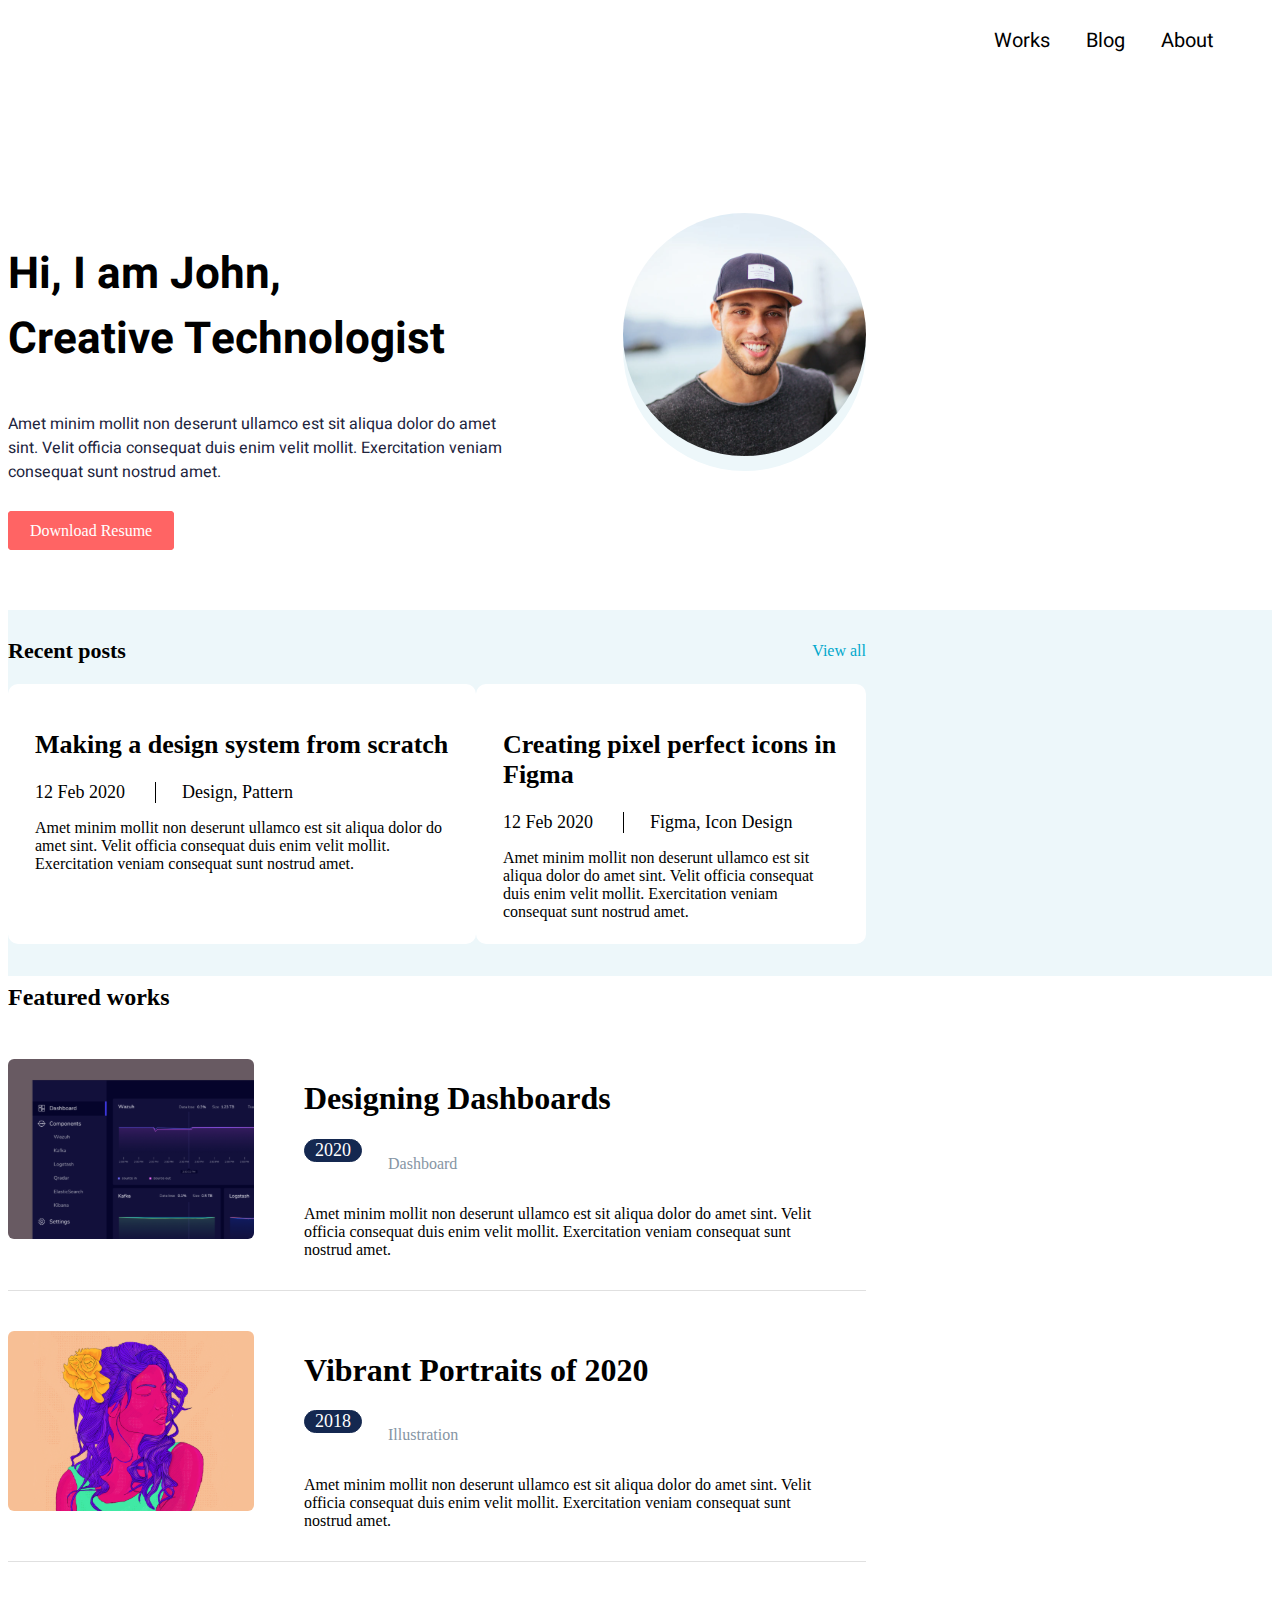
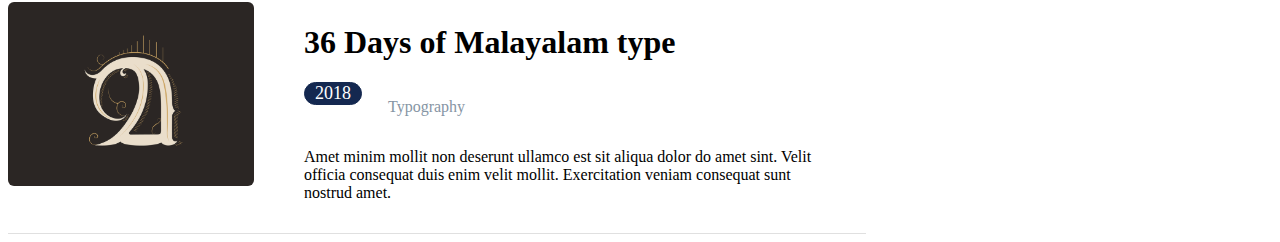
==== index.html @ a5d1996f "new sity" ====
<!DOCTYPE html>
<html lang="en">
<head>
    <meta charset="UTF-8">
    <meta http-equiv="X-UA-Compatible" content="IE=edge">
    <meta name="viewport" content="width=device-width, initial-scale=1.0">
    <link href="https://cdn.jsdelivr.net/npm/bootstrap@5.0.1/dist/css/bootstrap.min.css" rel="stylesheet" integrity="sha384-+0n0xVW2eSR5OomGNYDnhzAbDsOXxcvSN1TPprVMTNDbiYZCxYbOOl7+AMvyTG2x" crossorigin="anonymous">
    <link rel="preconnect" href="https://fonts.googleapis.com">
    <link rel="preconnect" href="https://fonts.gstatic.com" crossorigin>
    <link href="https://fonts.googleapis.com/css2?family=Heebo:wght@400;500;700;900&display=swap" rel="stylesheet"> 
    <link rel="stylesheet" href="css/style.css">
    <link rel="stylesheet" href="css/responsive.css">
    <link rel="stylesheet" href="https://cdnjs.cloudflare.com/ajax/libs/font-awesome/4.7.0/css/font-awesome.min.css">
    <title>Document</title>
</head>
<body>
    <header class="header">
        <div class="header-nav">
            <ul class="header-menu">
                <li class="header-menu-item">
                    <a href="#">Works</a>
                </li>
                <li class="header-menu-item">
                    <a href="#">Blog</a>
                </li>
                <li class="header-menu-item">
                    <a href="#">About</a>
                </li>
            </ul>
        </div>
        <!-- Simulate a smartphone / tablet -->
<div class="mobile-container">

    <!-- Top Navigation Menu -->
    <div class="topnav">
      
      <a href="javascript:void(0);" class="topnav-menu-hamburger" onclick="myFunction()">
        <img src="img/menu.svg" alt="">
      </a>
      <div id="myLinks">
        <a href="#news">Works</a>
        <a href="#contact">Blog</a>
        <a href="#about">Contact</a>
      </div>
    </div>
    <!-- End smartphone / tablet look -->
    </div>
    </header>
    <section class="">
        <div class="container">
            <div class="wrapper">
                <div class="wrapper-photo-mob">
                    <img class="wrapper-main-photo" src="img/Ellipse 1.svg" alt="">
                </div>
                <div class="container-wrapper">
                    <div class="container-wrapper-title">
                        <h1>Hi, I am John, <br> Creative Technologist</h1>
                    </div>
                    <div class="container-wrapper-disc">
                        <p>Amet minim mollit non deserunt ullamco est sit aliqua dolor do amet sint. Velit officia consequat duis enim velit mollit. Exercitation veniam consequat sunt nostrud amet.</p>
                    </div>
                    <div class="container-wrapper-button">
                        <a href="">Download Resume</a>
                    </div>
                </div>
                <div class="wrapper-photo">
                    <img class="wrapper-main-photo" src="img/Ellipse 1.svg" alt="">
                </div>
            </div>
        </div>
    </section>
    <section class="section">
        <div class="main-content">
            <div class="container">
                <div class="nav-content">
                    <h2>Recent posts</h2>
                    <a class="nav-content-btn-view" href="#">View all</a>
                </div>
                <div class="recent-post">
                    <div class="card-left">
                        <h2>Making a design system from scratch</h2>
                        <div class="info-card">
                            <div class="info-card-left">12 Feb 2020</div>
                            <div class="info-card-right">Design, Pattern</div>
                        </div>
                        <p>Amet minim mollit non deserunt ullamco est sit aliqua dolor do amet sint. Velit officia consequat duis enim velit mollit. Exercitation veniam consequat sunt nostrud amet.</p>
                    </div>
                    <div class="card-right">
                        <div class="card-left">
                            <h2>Creating pixel perfect icons in Figma</h2>
                            <div class="info-card">
                                <div class="info-card-left">12 Feb 2020</div>
                                <div class="info-card-right">Figma, Icon Design</div>
                            </div>
                            <p>Amet minim mollit non deserunt ullamco est sit aliqua dolor do amet sint. Velit officia consequat duis enim velit mollit. Exercitation veniam consequat sunt nostrud amet.</p>
                        </div>
                    </div>
                </div>
            </div>
        </div>
    </section>
    <section>
        <div class="container">
            <h2 class="container-title">Featured works</h2>
            <div class="card-Featured-works">
                <div class="img">
                    <img src="img/Rectangle 30.svg" alt="">
                </div>
                <div class="card-works-info">
                    <h1 class="card-works-title">Designing Dashboards</h1>
                    <div class="card-works-date">
                        <div>
                            <p class="card-works-year" >2020</p>
                        </div>
                        <div class="card-works-type">
                            <p>Dashboard</p>
                        </div>
                    </div>
                    <p class="card-works-info-desc">Amet minim mollit non deserunt ullamco est sit aliqua dolor do amet sint. Velit <br> officia consequat duis enim velit mollit. Exercitation veniam consequat sunt <br> nostrud amet.</p>
                </div>
            </div>
            <div class="card-Featured-works">
                <div class="img">
                    <img src="img/Rectangle 32.svg" alt="">
                </div>
                <div class="card-works-info">
                    <h1 class="card-works-title">Vibrant Portraits of 2020</h1>
                    <div class="card-works-date">
                        <div>
                            <p class="card-works-year" >2018</p>
                        </div>
                        <div class="card-works-type">
                            <p>Illustration</p>
                        </div>
                    </div>
                    <p class="card-works-info-desc">Amet minim mollit non deserunt ullamco est sit aliqua dolor do amet sint. Velit <br> officia consequat duis enim velit mollit. Exercitation veniam consequat sunt <br> nostrud amet.</p>
                </div>
            </div>
            <div class="card-Featured-works">
                <div class="img">
                    <img src="img/Rectangle 34.svg" alt="">
                </div>
                <div class="card-works-info">
                    <h1 class="card-works-title">36 Days of Malayalam type</h1>
                    <div class="card-works-date">
                        <div>
                            <p class="card-works-year" >2018</p>
                        </div>
                        <div class="card-works-type">
                            <p>Typography</p>
                        </div>
                    </div>
                    <p class="card-works-info-desc">Amet minim mollit non deserunt ullamco est sit aliqua dolor do amet sint. Velit <br> officia consequat duis enim velit mollit. Exercitation veniam consequat sunt <br> nostrud amet.</p>
                </div>
            </div>
    </section>


    <script src="https://cdn.jsdelivr.net/npm/@popperjs/core@2.9.2/dist/umd/popper.min.js" integrity="sha384-IQsoLXl5PILFhosVNubq5LC7Qb9DXgDA9i+tQ8Zj3iwWAwPtgFTxbJ8NT4GN1R8p" crossorigin="anonymous"></script>
<script src="https://cdn.jsdelivr.net/npm/bootstrap@5.0.1/dist/js/bootstrap.min.js" integrity="sha384-Atwg2Pkwv9vp0ygtn1JAojH0nYbwNJLPhwyoVbhoPwBhjQPR5VtM2+xf0Uwh9KtT" crossorigin="anonymous"></script>
<script>
    function myFunction() {
      var x = document.getElementById("myLinks");
      if (x.style.display === "block") {
        x.style.display = "none";
      } else {
        x.style.display = "block";
      }
    }
    </script>
</body>
</html>
---- css/style.css ----
body {
    transition: all ease-in 2s;
}
.container {
    max-width: 858px;
    padding: 0;
}
.header-menu {
    display: flex;
    list-style: none;
    justify-content: flex-end;
    padding-left: 0;
    margin-top: 26px;
    margin-bottom: 158px;
    margin-right: 58px;
    margin-left: 58px;
}
.header-mobile {
    display: none;
    width: 100%;
    background-color: red;
}
.wrapper {
    display: flex;
    justify-content: space-between;
    margin-bottom: 70px;
}
.wrapper-photo {
    position: relative;
    width: 243px;
    height: 243px;
    border-radius: 50%;
}
.wrapper-photo img {
    position: absolute;
    left: 0;
    right: 0;
    top: 0;
    bottom: 0;
    z-index: 2;
}
.wrapper-photo::after {
    display: block;
    content: "";
    position: absolute;
    left: 0;
    right: 0;
    top: 15px;
    width: 100%;
    height: 100%;
    background-color: #EDF7FA;
    border-radius: 50%;
    z-index: 1;
}
.header-menu-item {
    padding-right: 36px;
    font-family: 'Heebo', sans-serif;
    font-size: 20px;
    text-decoration: none;
}
.header-menu-item a {
    text-decoration: none;
    color: #000000;
}
.header-menu-item:last-child {
    padding-right: 0;
}
.container-wrapper {
    max-width: 506px;
}
.container-wrapper-title > h1 {
    font-family: 'Heebo', sans-serif;
    font-size: 44px;
    margin-bottom: 40px;
    
}
.container-wrapper-disc > p {
    font-family: 'Heebo', sans-serif;
    font-size: 16px;
    color: #21243D;
    margin-bottom: 38px;
}
.container-wrapper-button > a {
    text-decoration: none;
    color:#ffffff;
    border: 2px solid #FF6464;
    border-radius: 4px;
    background-color: #FF6464;
    padding: 9px 20px;
}
.nav-content {
    display: flex;
    justify-content: space-between;
    align-items: center;
    padding-top: 28px;
    padding-bottom: 20px;
}
.nav-content>a {
    text-decoration: none;
    color: #00A8CC;
}
.nav-content > h2 {
    margin: 0;
    font-size: 22px;
}
.section {
    background-color: #EDF7FA;
}
.container > h2 {
    margin-top: 8px;
    margin-bottom: 8px;
}
.recent-post {
    display: flex;
    justify-content: space-between;
}
.card-left {
    max-width: 418px;
    background-color: #fff;
    padding: 24px 23px 7px 27px;
    border-radius: 10px;
    margin-bottom: 32px;
}
.card-left > h2 {
    font-size: 26px;
}
.info-card {
    display: flex;
    margin-bottom: 11px;
}
.info-card-left {
    padding-right: 30px;
    border-right: 1px solid #000000;
    font-size: 18px;
}
.info-card-right {
    padding-left: 26px;
    font-size: 18px;
}
.info-card > p {
    font-size: 16px;
    font-family: 'Heebo', sans-serif;
    color: #21243D;
}
.card-Featured-works {
    display: flex;
    padding: 40px 0 15px 0;
    border-bottom: 1px solid #E0E0E0;
}
.year-program {
    display: flex;
    align-items: center;
    margin-bottom: 17px;

}
.card-info-two {
    margin-left: 18px;
}
.card-info-two > h1 {
    font-size: 30px;
    margin: 0 0 25px 0;
}
.card-works-info {
    margin-left: 50px;
}
.card-works-date {
    display: flex;
}
.card-works-type {
    color: #8695A4;
    margin: 0;
}
.card-works-year {
    border: 1px solid #142850;
    border-radius: 16px;
    padding: 0 10px;
    background-color: #142850;
    font-size: 18px;
    color: #fff;
    margin: 0 26px 0 0;
}
.card-info-p {
    margin: 0;
}
/* media topnav */



.topnav {
    display: none;
}
.mobile-container {
    max-width: 100%;
    margin: auto;
    color: white;
  }
  
  .topnav {
    overflow: hidden;
    background-color: white;
    position: relative;
    padding-top: 0;
  }
  
  .topnav #myLinks {
    display: none;
    text-align: end;

  }
  
  .topnav a {
    color: rgb(0, 0, 0);
    padding: 14px 16px;
    text-decoration: none;
    font-size: 17px;
    display: block;
  }
  
  .topnav a.icon {
    background: white;
    display: block;
    position: absolute;
    right: 0;
    top: 0;
  }
  
  .topnav a:hover {
    background-color:white;
    color: black;
  }
  .topnav-menu-hamburger {
    text-align: right;
  }
  .topnav-menu-hamburger img {
      height: 20px;
      width: 30px;
  }
  .wrapper-photo-mob {
      display: none;
  }
---- css/responsive.css ----
@media only screen and (min-width: 320px) and (max-width: 768px) {
    .topnav {
        display: block;
    }
    .header-nav {
        display: none;
    }
    .wrapper-photo {
        display: none;
    }
    .wrapper-photo-mob {
        display: block;
    }
    .wrapper {
        flex-direction: column;
    }
    .container-wrapper {
        display: block;
        width: 100%;
        max-width: 100%;
        text-align: center;
    }
    .wrapper-photo-mob {
        text-align: center;
        margin-bottom: 41px;
        margin-top: 33px;
    }
    .container-wrapper-disc {
        padding-left: 23px;
        padding-right: 23px;
    }
    .container-wrapper-title > h1 {
        margin-bottom: 25px;
    }
    .nav-content-btn-view {
        display: none;
    }
    .nav-content {
        justify-content: center;
    }
    .nav-content > h2 {
        margin: 0;
        font-size: 18px;
    }
    .card-left {
        background-color: #fff;
    padding: 24px 23px 0px 27px;
    border-radius: 10px;
    margin-bottom: 32px;
    margin-left: 10px;
    margin-right: 10px;
    }
    .recent-post {
        flex-direction: column;
        align-items: center;
    }
    .container > h2 {
        margin-top: 8px;
        margin-bottom: 8px;
        text-align: center;
        font-size: 18px;
    }
    .card-Featured-works {
        flex-direction: column;
        text-align: center;
        max-width: 344px;
        margin: 0 auto;
    }
    .card-works-title {
        margin-top: 16px;
        margin-bottom: 17px;
    }
    .card-works-date {
        display: flex;
        margin-bottom: 30px;
    }
  }
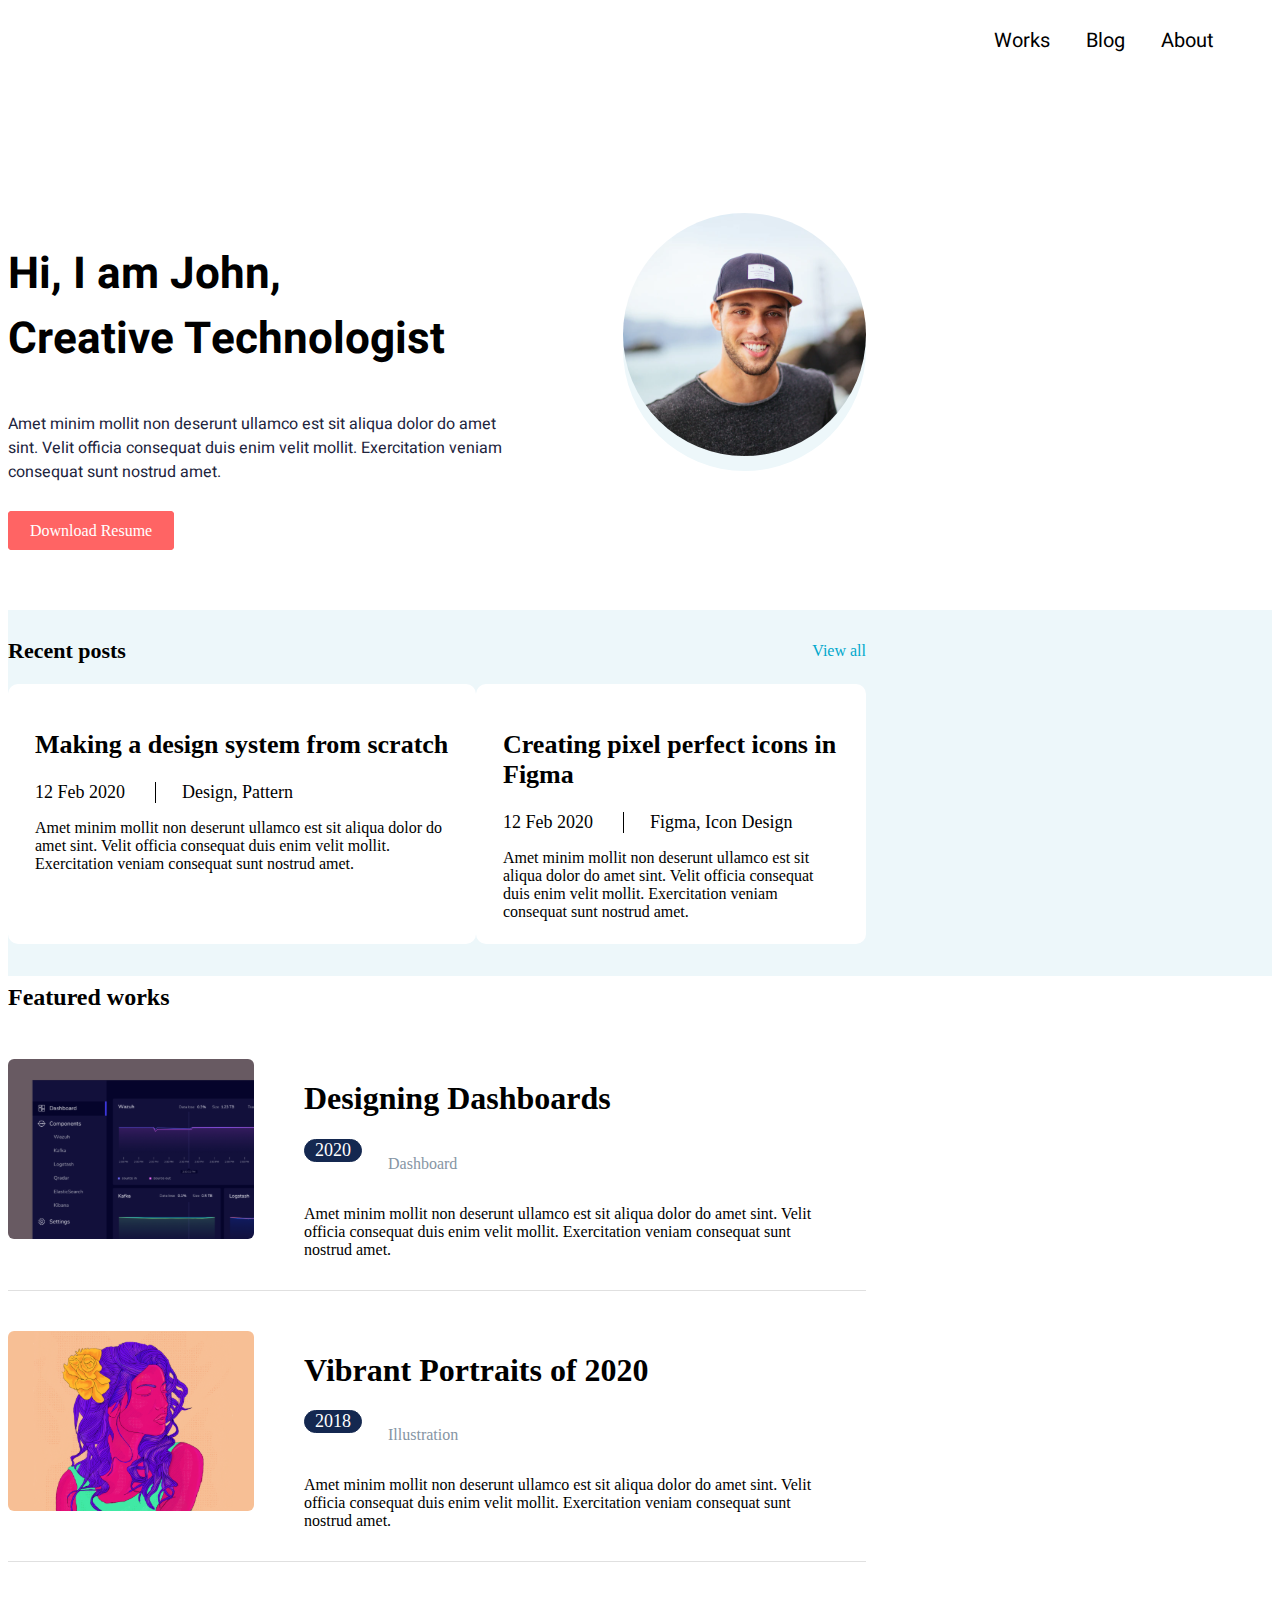
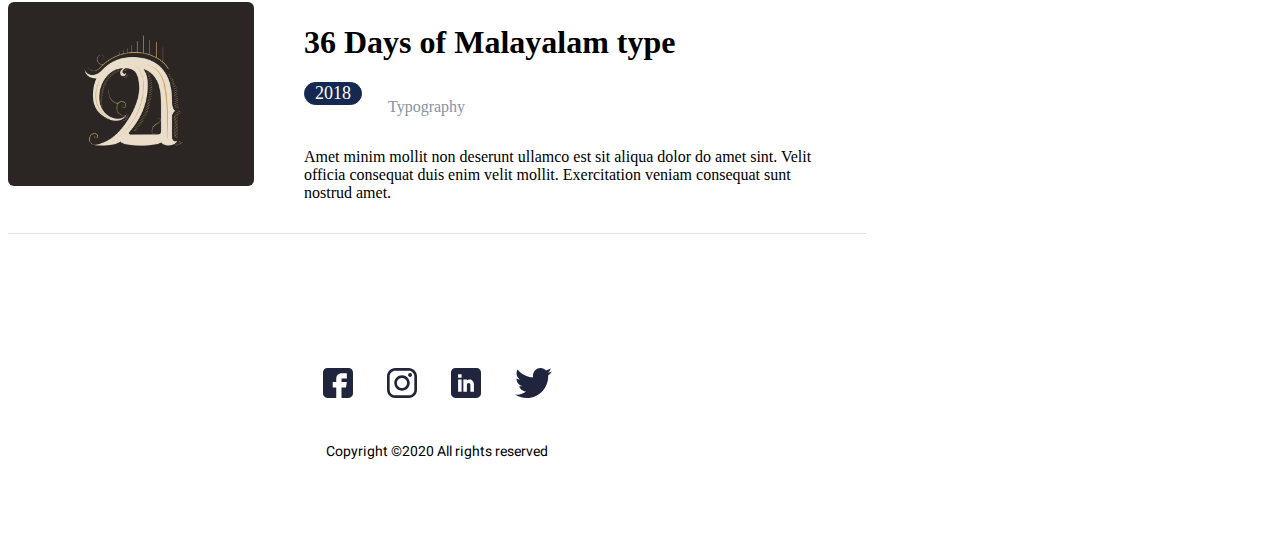
==== commit 1394039b: "new sity" ====
--- a/index.html
+++ b/index.html
@@ -154,6 +154,29 @@
                 </div>
             </div>
     </section>
+    <footer>
+        <div class="footer-wrapper">
+            <div class="container">
+                <div class="footer-photo">
+                    <div class="footer-photo-img">
+                        <img src="img/fb.svg" alt="">
+                    </div>
+                    <div class="footer-photo-img">
+                        <img src="img/insta.svg" alt="">
+                    </div>
+                    <div class="footer-photo-img">
+                        <img src="img/Linkedin.svg" alt="">
+                    </div>
+                    <div class="footer-photo-img">
+                        <img src="img/Group.svg" alt="">
+                    </div>
+                </div>
+                <div class="footer-discs">
+                    <p>Copyright ©2020 All rights reserved </p>
+                </div>
+            </div>
+        </div>
+    </footer>
 
 
     <script src="https://cdn.jsdelivr.net/npm/@popperjs/core@2.9.2/dist/umd/popper.min.js" integrity="sha384-IQsoLXl5PILFhosVNubq5LC7Qb9DXgDA9i+tQ8Zj3iwWAwPtgFTxbJ8NT4GN1R8p" crossorigin="anonymous"></script>
--- a/css/style.css
+++ b/css/style.css
@@ -238,3 +238,31 @@
   .wrapper-photo-mob {
       display: none;
   }
+
+
+.footer-wrapper {
+    margin-top: 134px;
+    margin-bottom: 60px;
+}
+.footer-discs {
+    display: flex;
+    justify-content: center;
+}
+.footer-discs > p {
+    font-family: 'Heebo', sans-serif;
+    font-size: 14px;
+}
+.footer-photo {
+      display: flex;
+      justify-content: center;
+      margin-bottom: 25px;
+}
+.footer-discs {
+      justify-content: center;
+}
+.footer-photo-img {
+    padding-right: 34px;
+}
+.footer-photo-img:last-child {
+    padding-right: 0;
+}
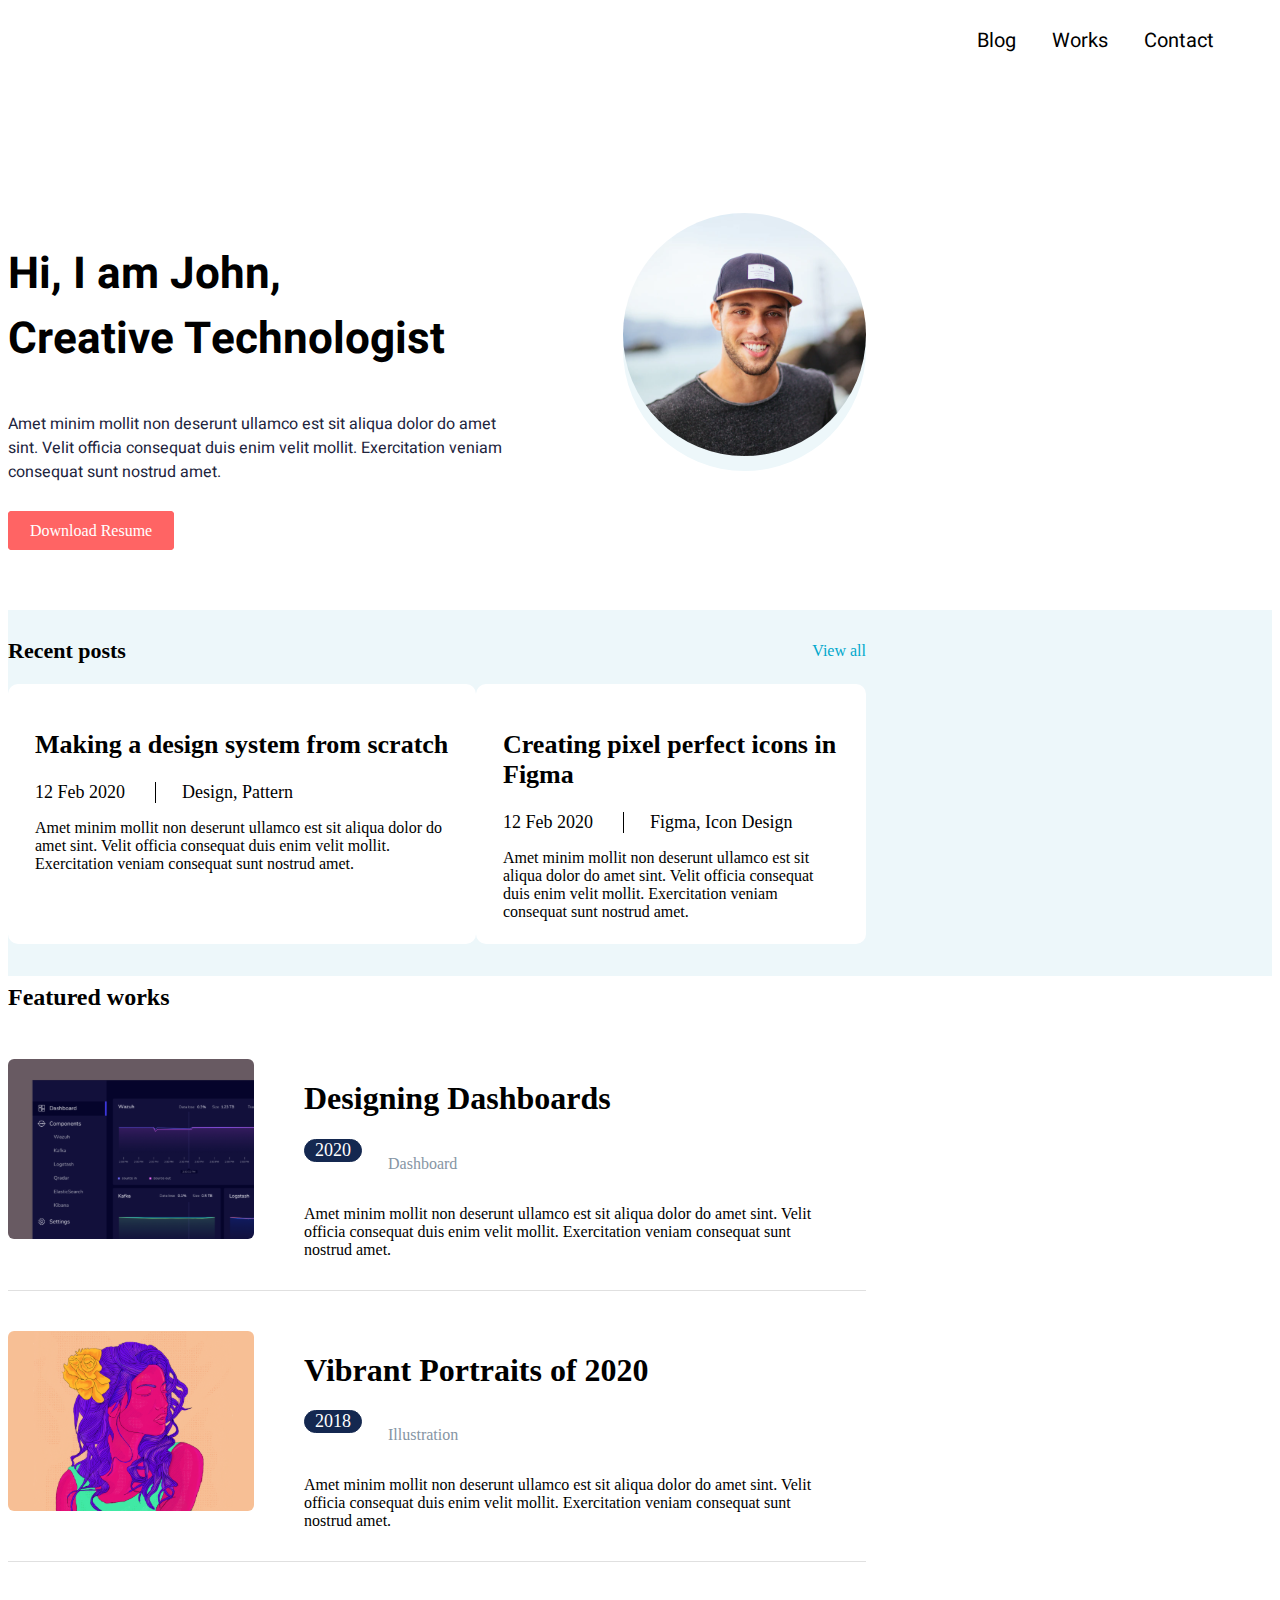
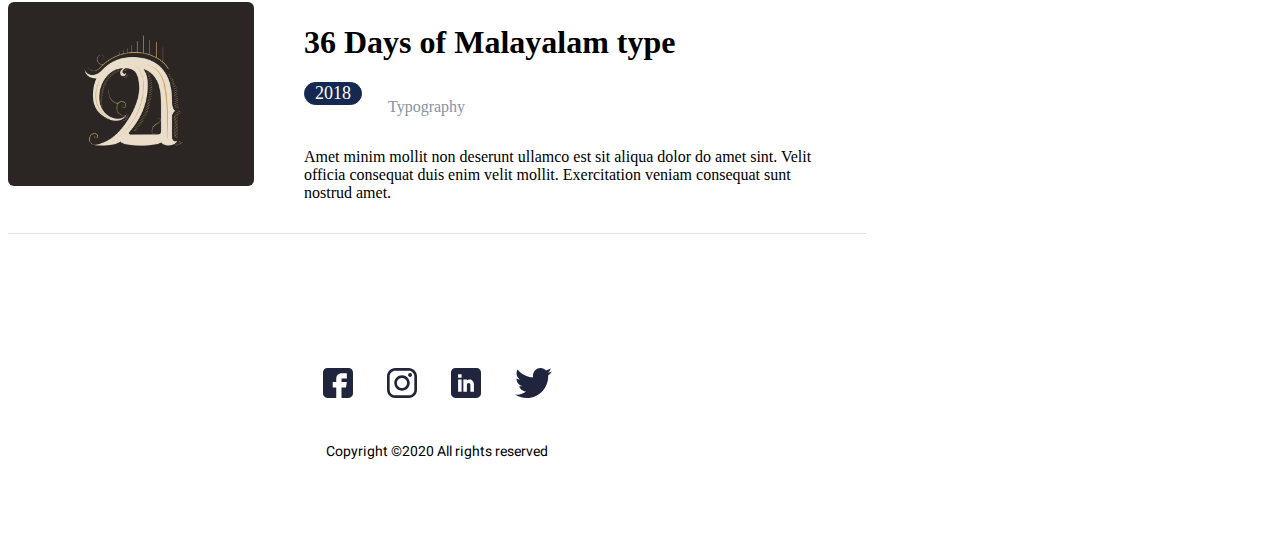
==== commit df6c9556: "Add files via upload" ====
--- a/index.html
+++ b/index.html
@@ -18,13 +18,13 @@
         <div class="header-nav">
             <ul class="header-menu">
                 <li class="header-menu-item">
+                    <a href="block.html">Blog</a>
+                </li>
+                <li class="header-menu-item">
                     <a href="#">Works</a>
                 </li>
                 <li class="header-menu-item">
-                    <a href="#">Blog</a>
-                </li>
-                <li class="header-menu-item">
-                    <a href="#">About</a>
+                    <a href="#">Contact</a>
                 </li>
             </ul>
         </div>
@@ -38,9 +38,9 @@
         <img src="img/menu.svg" alt="">
       </a>
       <div id="myLinks">
-        <a href="#news">Works</a>
-        <a href="#contact">Blog</a>
-        <a href="#about">Contact</a>
+        <a href="block.html">Blog</a>
+        <a href="#">Works</a>
+        <a href="#">Contact</a>
       </div>
     </div>
     <!-- End smartphone / tablet look -->
--- a/css/style.css
+++ b/css/style.css
@@ -14,6 +14,15 @@
     margin-bottom: 158px;
     margin-right: 58px;
     margin-left: 58px;
+}
+.header-menu-item > a {
+    color: #030303;
+}
+.header-menu-item > a:visited {
+    color: #000000;
+}
+.header-menu-item > a:hover {
+    color: #FF6464;
 }
 .header-mobile {
     display: none;
@@ -182,9 +191,11 @@
 .card-info-p {
     margin: 0;
 }
+
+
+
+
 /* media topnav */
-
-
 
 .topnav {
     display: none;
@@ -192,7 +203,7 @@
 .mobile-container {
     max-width: 100%;
     margin: auto;
-    color: white;
+    color: rgb(255, 255, 255);
   }
   
   .topnav {
@@ -240,6 +251,11 @@
   }
 
 
+
+
+
+
+
 .footer-wrapper {
     margin-top: 134px;
     margin-bottom: 60px;
@@ -266,3 +282,53 @@
 .footer-photo-img:last-child {
     padding-right: 0;
 }
+
+
+
+
+.main-content-title {
+    margin-bottom: 60px;
+}
+
+.main-content-card:last-child {
+    margin-bottom: 0;
+}
+.card-data {
+    display: flex;
+}
+.card-data-year {
+    padding-right: 25px;
+    border-right: 1px solid;
+    font-family: 'Heebo', sans-serif;
+    font-size: 20px;
+}
+.card-data-year > a {
+    font-family: 'Heebo', sans-serif;
+    font-size: 20px;
+    text-decoration: none;
+    color: #21243D;
+
+}
+.card-data-year {
+    font-family: 'Heebo', sans-serif;
+    font-size: 20px;
+    
+}
+.card-discript > p {
+    margin-bottom: 29px;
+    font-family: 'Heebo', sans-serif;
+    font-size: 16px;
+    padding-bottom: 27px;
+    border-bottom: 1px solid #E0E0E0;
+}
+.main-content-text {
+    font-family: 'Heebo', sans-serif;
+    font-size: 30px;
+}
+.card-text > p {
+    padding-left: 20px;
+    margin-bottom: 0;
+    font-family: 'Heebo', sans-serif;
+    font-size: 20px;
+    color: #8695A4;
+}
--- a/css/responsive.css
+++ b/css/responsive.css
@@ -69,11 +69,22 @@
     .card-works-title {
         margin-top: 16px;
         margin-bottom: 17px;
+        
     }
     .card-works-date {
         display: flex;
         margin-bottom: 30px;
     }
+
+
+    .main-content-card {
+        padding-left: 18px;
+        padding-right: 18px;
+    }
+    .main-content-text {
+        padding-left: 18px;
+    }
+    
   }
 
 
